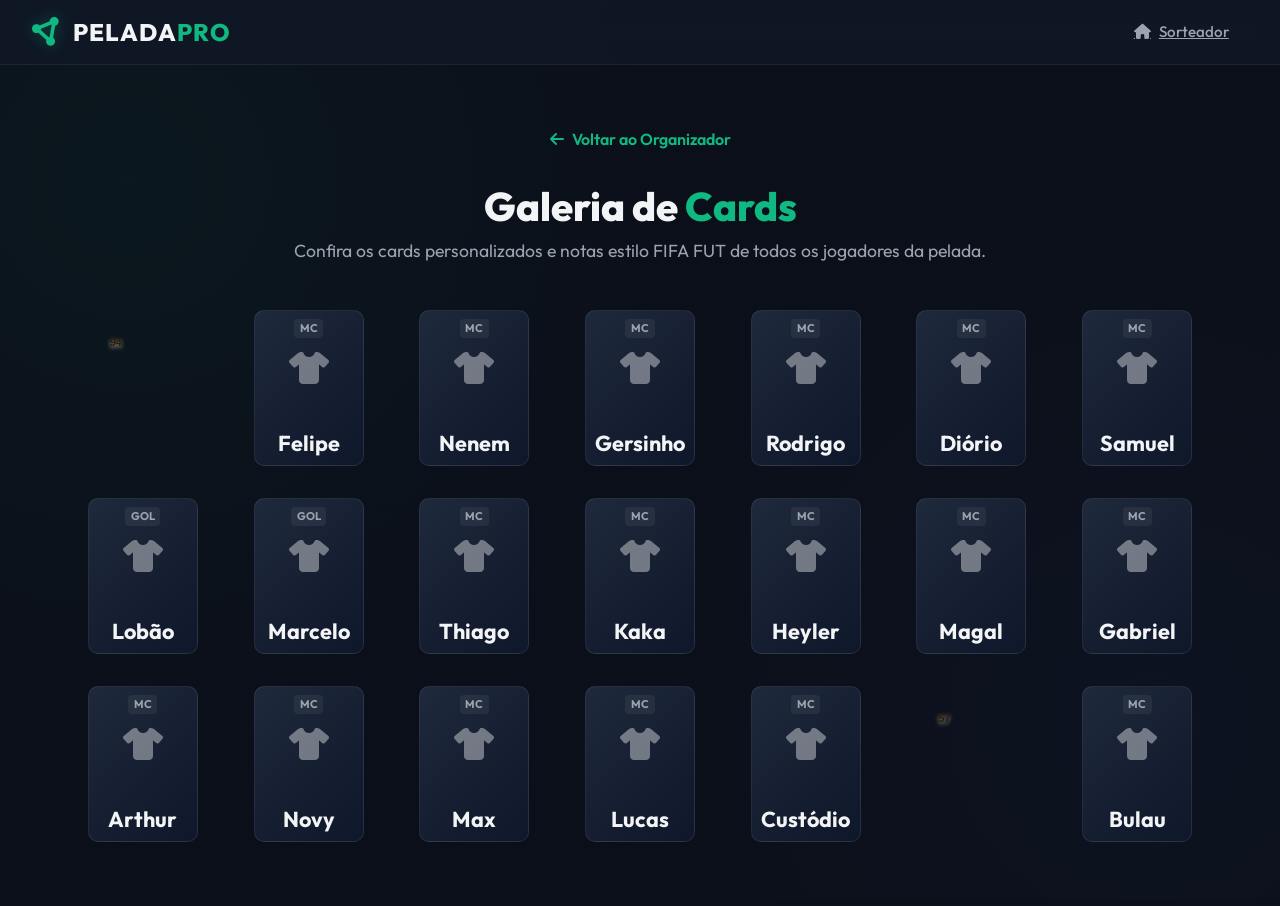
==== cartas.html @ 1aa96bde "feat: migracao da persistencia para Cloudflare D1 e Worker API" ====
<!DOCTYPE html>
<html lang="pt-BR">
<head>
    <meta charset="UTF-8">
    <meta name="viewport" content="width=device-width, initial-scale=1.0">
    <title>Galeria de Cards - Pelada PRO</title>
    <!-- Google Fonts -->
    <link rel="preconnect" href="https://fonts.googleapis.com">
    <link rel="preconnect" href="https://fonts.gstatic.com" crossorigin>
    <link href="https://fonts.googleapis.com/css2?family=Outfit:wght@300;400;500;600;700;800&display=swap" rel="stylesheet">
    <!-- FontAwesome para ícones -->
    <link rel="stylesheet" href="https://cdnjs.cloudflare.com/ajax/libs/font-awesome/6.4.0/css/all.min.css">
    <!-- Estilo Principal -->
    <link rel="stylesheet" href="css/style.css">
    <style>
        .gallery-container {
            max-width: 1200px;
            margin: 0 auto;
            padding: 2rem;
            text-align: center;
        }
        .gallery-header {
            margin-bottom: 3rem;
        }
        .gallery-header h1 {
            font-size: 2.5rem;
            font-weight: 800;
            margin-bottom: 0.5rem;
        }
        .gallery-header h1 span {
            color: var(--primary);
        }
        .gallery-header p {
            color: var(--text-secondary);
            font-size: 1.1rem;
        }
        .cards-grid {
            display: grid;
            grid-template-columns: repeat(auto-fill, minmax(130px, 1fr));
            gap: 2rem 1.5rem;
            justify-items: center;
            margin-top: 2rem;
        }
        /* Ajuste do card de imagem no grid */
        .cards-grid .fut-card {
            cursor: default;
        }
        .cards-grid .fut-card:hover {
            transform: translateY(-8px) scale(1.05);
            box-shadow: 0 8px 25px rgba(16, 185, 129, 0.2);
            border-color: var(--primary);
        }
        .back-link {
            display: inline-flex;
            align-items: center;
            gap: 0.5rem;
            color: var(--primary);
            text-decoration: none;
            font-weight: 600;
            margin-bottom: 2rem;
            transition: var(--transition);
        }
        .back-link:hover {
            color: var(--primary-neon);
            transform: translateX(-3px);
        }
    </style>
</head>
<body>
    <div class="app-container">
        <header class="app-header">
            <div class="logo">
                <i class="fa-solid fa-circle-nodes logo-icon"></i>
                <h1>PELADA<span>PRO</span></h1>
            </div>
            <nav class="app-nav">
                <a href="index.html" class="nav-btn">
                    <i class="fa-solid fa-house"></i> <span>Sorteador</span>
                </a>
            </nav>
        </header>

        <main class="app-main">
            <div class="gallery-container">
                <a href="index.html" class="back-link">
                    <i class="fa-solid fa-arrow-left"></i> Voltar ao Organizador
                </a>
                
                <div class="gallery-header">
                    <h1>Galeria de <span>Cards</span></h1>
                    <p>Confira os cards personalizados e notas estilo FIFA FUT de todos os jogadores da pelada.</p>
                </div>

                <div id="gallery-grid" class="cards-grid">
                    <!-- Cards carregados via Javascript -->
                </div>
            </div>
        </main>
    </div>

    <!-- Carrega manifesto se existir -->
    <script src="public/player-cards/v1/cards-manifest.v1.js" onerror="console.warn('Manifesto em JS não encontrado, tentando JSON...');"></script>
    <script>
        // Lista inicial de jogadores com as notas atualizadas (escala 0-100)
        const players = [
            { id: '9', name: "João Teles", rating: 94, position: "Meio-Campo" },
            { id: '5', name: "Felipe", rating: 88, position: "Meio-Campo" },
            { id: '13', name: "Nenem", rating: 86, position: "Meio-Campo" },
            { id: '7', name: "Gersinho", rating: 81, position: "Meio-Campo" },
            { id: '15', name: "Rodrigo", rating: 76, position: "Meio-Campo" },
            { id: '4', name: "Diório", rating: 75, position: "Meio-Campo" },
            { id: '16', name: "Samuel", rating: 75, position: "Meio-Campo" },
            { id: '19', name: "Lobão", rating: 74, position: "Goleiro" },
            { id: '20', name: "Marcelo", rating: 74, position: "Goleiro" },
            { id: '17', name: "Thiago", rating: 72, position: "Meio-Campo" },
            { id: '10', name: "Kaka", rating: 72, position: "Meio-Campo" },
            { id: '8', name: "Heyler", rating: 69, position: "Meio-Campo" },
            { id: '21', name: "Magal", rating: 68, position: "Meio-Campo" },
            { id: '6', name: "Gabriel Oliveira", rating: 67, position: "Meio-Campo" },
            { id: '1', name: "Arthur", rating: 67, position: "Meio-Campo" },
            { id: '14', name: "Novy", rating: 65, position: "Meio-Campo" },
            { id: '12', name: "Max", rating: 65, position: "Meio-Campo" },
            { id: '11', name: "Lucas", rating: 63, position: "Meio-Campo" },
            { id: '3', name: "Custódio", rating: 61, position: "Meio-Campo" },
            { id: '18', name: "Vitão", rating: 57, position: "Meio-Campo" },
            { id: '2', name: "Bulau", rating: 56, position: "Meio-Campo" }
        ];

        const playerCardMapping = {
            '1': 'arthur-faria',
            '2': 'bulau',
            '3': 'custodio',
            '4': 'gustavo-diorio',
            '5': 'felipe-barrione',
            '6': 'gabriel',
            '7': 'gerson-melo',
            '8': 'heyler',
            '10': 'gabriel-kaka',
            '11': 'lucas',
            '12': 'max',
            '13': 'dans',
            '14': 'thiago-novy',
            '15': 'rodrigo',
            '16': 'samuel',
            '17': 'thiago-faria',
            '19': 'gabriel-lobao',
            '20': 'marcelo',
            '18': 'victor-junio'
        };

        function getPlayerCardEntry(playerId) {
            // Mocks manuais de João Teles e Vitão (transparentes)
            if (playerId === '9') {
                return {
                    playerId: "joao-teles",
                    card: {
                        webp: "/player-cards/v1/raw/joao-teles-trans.png",
                        png: "/player-cards/v1/raw/joao-teles-trans.png"
                    },
                    ratingSlot: { xPercent: 0.165, yPercent: 0.16, widthPercent: 0.175, heightPercent: 0.095, textAlign: "center", fontWeight: 800, textColor: "#2a1e04", textShadow: "0 2px 4px rgba(246,234,208,0.65)" }
                };
            }
            if (playerId === '18') {
                return {
                    playerId: "victor-junio",
                    card: {
                        webp: "/player-cards/v1/raw/victor-junio-trans.png",
                        png: "/player-cards/v1/raw/victor-junio-trans.png"
                    },
                    ratingSlot: { xPercent: 0.165, yPercent: 0.16, widthPercent: 0.175, heightPercent: 0.095, textAlign: "center", fontWeight: 800, textColor: "#2a1e04", textShadow: "0 2px 4px rgba(246,234,208,0.65)" }
                };
            }

            const manifest = window.manifestData || (window.manifestData = null);
            if (!manifest || !manifest.players) return null;
            const cardId = playerCardMapping[playerId];
            if (!cardId) return null;
            return manifest.players.find(p => p.playerId === cardId);
        }

        function getRatingBadgeClass(rating) {
            if (rating >= 80) return 'rating-gold';
            if (rating >= 60) return 'rating-silver';
            return 'rating-bronze';
        }

        async function init() {
            // Se o script global não carregou o manifestData, tenta carregar via fetch do JSON
            if (!window.manifestData) {
                try {
                    const res = await fetch('public/player-cards/v1/cards-manifest.v1.json');
                    if (res.ok) {
                        window.manifestData = await res.json();
                    }
                } catch (e) {
                    console.error("Falha ao carregar manifesto JSON:", e);
                }
            }

            const grid = document.getElementById('gallery-grid');
            grid.innerHTML = '';

            players.forEach(player => {
                const card = document.createElement('div');
                card.className = 'fut-card';

                let posAbbr = 'LIN';
                if (player.position === 'Goleiro') posAbbr = 'GOL';
                else if (player.position === 'Zagueiro') posAbbr = 'DF';
                else if (player.position === 'Meio-Campo') posAbbr = 'MC';
                else if (player.position === 'Atacante') posAbbr = 'ATA';

                const cardEntry = getPlayerCardEntry(player.id);
                if (cardEntry) {
                    card.classList.add('has-image-card');
                    card.innerHTML = `
                        <div class="ppro-card">
                            <img class="ppro-card__img" src="public${cardEntry.card.webp}" alt="${player.name}" onerror="this.src='public${cardEntry.card.png}'">
                            <div class="ppro-card__rating" style="
                                left: ${cardEntry.ratingSlot.xPercent * 100}%;
                                top: ${cardEntry.ratingSlot.yPercent * 100}%;
                                width: ${cardEntry.ratingSlot.widthPercent * 100}%;
                                height: ${cardEntry.ratingSlot.heightPercent * 100}%;
                                justify-content: ${cardEntry.ratingSlot.textAlign === 'left' ? 'flex-start' : cardEntry.ratingSlot.textAlign === 'right' ? 'flex-end' : 'center'};
                                color: ${cardEntry.ratingSlot.textColor || '#2a1e04'};
                                text-shadow: ${cardEntry.ratingSlot.textShadow || 'none'};
                                font-weight: ${cardEntry.ratingSlot.fontWeight || '800'};
                            ">${Math.round(player.rating)}</div>
                        </div>
                    `;
                } else {
                    const badgeClass = getRatingBadgeClass(player.rating);
                    card.classList.add(badgeClass);
                    card.innerHTML = `
                        <div class="fut-badge-header" style="justify-content: center;">
                            <span class="fut-pos">${posAbbr}</span>
                        </div>
                        <div class="fut-avatar">
                            <i class="fa-solid fa-shirt"></i>
                        </div>
                        <div class="fut-name">${player.name.split(' ')[0]}</div>
                    `;
                }

                grid.appendChild(card);
            });
        }

        window.onload = init;
    </script>
</body>
</html>
---- css/style.css ----
:root {
    --bg-primary: #0b0f19;
    --bg-secondary: #111827;
    --bg-card: rgba(17, 24, 39, 0.6);
    --bg-glass: rgba(17, 24, 39, 0.45);
    
    --primary: #10b981; /* Verde esmeralda */
    --primary-glow: rgba(16, 185, 129, 0.35);
    --primary-neon: #39ff14; /* Verde neon */
    
    --text-primary: #f3f4f6;
    --text-secondary: #9ca3af;
    --text-muted: #6b7280;
    
    --border: rgba(255, 255, 255, 0.06);
    --border-hover: rgba(255, 255, 255, 0.12);
    
    --success: #10b981;
    --warning: #f59e0b;
    --danger: #ef4444;
    --info: #3b82f6;

    --font-sans: 'Outfit', -apple-system, BlinkMacSystemFont, "Segoe UI", Roboto, sans-serif;
    --radius-sm: 8px;
    --radius-md: 14px;
    --radius-lg: 20px;
    --transition: all 0.3s cubic-bezier(0.4, 0, 0.2, 1);
}

/* Reset Geral */
* {
    margin: 0;
    padding: 0;
    box-sizing: border-box;
    font-family: var(--font-sans);
}

body {
    background-color: var(--bg-primary);
    color: var(--text-primary);
    min-height: 100vh;
    overflow-x: hidden;
    background-image: 
        radial-gradient(circle at 10% 20%, rgba(16, 185, 129, 0.05) 0%, transparent 40%),
        radial-gradient(circle at 90% 80%, rgba(59, 130, 246, 0.03) 0%, transparent 40%);
    background-attachment: fixed;
}

.app-container {
    display: flex;
    flex-direction: column;
    min-height: 100vh;
}

/* Header & Navegação */
.app-header {
    background-color: rgba(17, 24, 39, 0.8);
    backdrop-filter: blur(12px);
    -webkit-backdrop-filter: blur(12px);
    border-bottom: 1px solid var(--border);
    display: flex;
    justify-content: space-between;
    align-items: center;
    padding: 0.8rem 2rem;
    position: sticky;
    top: 0;
    z-index: 100;
}

.logo {
    display: flex;
    align-items: center;
    gap: 0.75rem;
}

.logo-icon {
    font-size: 1.8rem;
    color: var(--primary);
    filter: drop-shadow(0 0 8px var(--primary-glow));
    animation: rotateSlow 15s linear infinite;
}

.logo h1 {
    font-size: 1.5rem;
    font-weight: 800;
    letter-spacing: 1px;
}

.logo h1 span {
    color: var(--primary);
}

.app-nav {
    display: flex;
    gap: 0.5rem;
}

.nav-btn {
    background: transparent;
    border: none;
    color: var(--text-secondary);
    padding: 0.6rem 1.2rem;
    font-size: 0.95rem;
    font-weight: 500;
    cursor: pointer;
    border-radius: var(--radius-sm);
    display: flex;
    align-items: center;
    gap: 0.5rem;
    transition: var(--transition);
}

.nav-btn:hover {
    color: var(--text-primary);
    background-color: rgba(255, 255, 255, 0.04);
}

.nav-btn.active {
    color: var(--bg-primary);
    background-color: var(--primary);
    font-weight: 600;
    box-shadow: 0 4px 12px var(--primary-glow);
}

/* Container do Conteúdo */
.app-main {
    flex: 1;
    padding: 2rem;
    max-width: 1400px;
    width: 100%;
    margin: 0 auto;
}

/* Abas */
.tab-content {
    display: none;
    animation: fadeIn 0.4s ease forwards;
}

.tab-content.active {
    display: block;
}

.view-header {
    margin-bottom: 2rem;
}

.view-header h2 {
    font-size: 1.8rem;
    font-weight: 700;
    margin-bottom: 0.25rem;
    letter-spacing: -0.5px;
}

.view-header p {
    color: var(--text-secondary);
    font-size: 0.95rem;
}

/* Grid de Layout */
.grid-layout {
    display: grid;
    grid-template-columns: 360px 1fr;
    gap: 2rem;
    align-items: start;
}

/* Cards com Glassmorphism */
.card {
    background: var(--bg-glass);
    backdrop-filter: blur(8px);
    -webkit-backdrop-filter: blur(8px);
    border: 1px solid var(--border);
    border-radius: var(--radius-md);
    padding: 1.5rem;
    margin-bottom: 1.5rem;
    transition: var(--transition);
}

.card:hover {
    border-color: var(--border-hover);
    box-shadow: 0 10px 25px -10px rgba(0,0,0,0.3);
}

.card h3 {
    font-size: 1.15rem;
    font-weight: 600;
    margin-bottom: 1.25rem;
    display: flex;
    align-items: center;
    gap: 0.5rem;
}

.card h3 i {
    color: var(--primary);
}

/* Elementos de Formulário */
.form-group {
    margin-bottom: 1.25rem;
}

.form-group label {
    display: block;
    font-size: 0.85rem;
    font-weight: 500;
    color: var(--text-secondary);
    margin-bottom: 0.5rem;
}

.form-row {
    display: grid;
    grid-template-columns: 1fr 1fr;
    gap: 1rem;
}

input[type="text"],
input[type="number"],
select {
    width: 100%;
    background-color: var(--bg-secondary);
    border: 1px solid var(--border);
    color: var(--text-primary);
    padding: 0.75rem 1rem;
    border-radius: var(--radius-sm);
    font-size: 0.95rem;
    transition: var(--transition);
    outline: none;
}

input[type="text"]:focus,
input[type="number"]:focus,
select:focus {
    border-color: var(--primary);
    box-shadow: 0 0 0 2px var(--primary-glow);
}

/* Estrela para Notas */
.star-rating-input {
    display: flex;
    gap: 0.4rem;
    font-size: 1.5rem;
    color: var(--text-muted);
}

.star-rating-input .star-option {
    cursor: pointer;
    transition: var(--transition);
}

.star-rating-input .star-option:hover,
.star-rating-input .star-option.hover-active {
    color: var(--warning);
    transform: scale(1.15);
}

.star-rating-input .star-option.selected {
    color: var(--warning);
    filter: drop-shadow(0 0 4px rgba(245, 158, 11, 0.4));
}

/* Botões */
.btn {
    display: inline-flex;
    align-items: center;
    justify-content: center;
    gap: 0.5rem;
    padding: 0.75rem 1.5rem;
    font-size: 0.95rem;
    font-weight: 600;
    border-radius: var(--radius-sm);
    border: none;
    cursor: pointer;
    transition: var(--transition);
    text-decoration: none;
}

.btn-primary {
    background-color: var(--primary);
    color: var(--bg-primary);
    box-shadow: 0 4px 10px var(--primary-glow);
}

.btn-primary:hover {
    background-color: #0ea5e9; /* fallback visual contrast */
    transform: translateY(-2px);
}

.btn-primary:active {
    transform: translateY(0);
}

.btn-success {
    background-color: var(--success);
    color: var(--bg-primary);
}

.btn-success:hover {
    background-color: #059669;
    transform: translateY(-2px);
    box-shadow: 0 4px 12px rgba(16, 185, 129, 0.4);
}

.btn-warning {
    background-color: #f59e0b;
    color: #0f172a;
    font-weight: 600;
}

.btn-warning:hover {
    background-color: #d97706;
    transform: translateY(-2px);
    box-shadow: 0 4px 12px rgba(245, 158, 11, 0.4);
}

.btn-outline {
    background-color: transparent;
    border: 1px solid var(--border);
    color: var(--text-primary);
}

.btn-outline:hover {
    background-color: rgba(255, 255, 255, 0.05);
    border-color: var(--border-hover);
}

.btn-sm {
    padding: 0.4rem 0.8rem;
    font-size: 0.8rem;
}

.btn-lg {
    padding: 1rem 2rem;
    font-size: 1.1rem;
}

.btn-block {
    display: flex;
    width: 100%;
}

.btn-danger-hover:hover {
    background-color: rgba(239, 68, 68, 0.15) !important;
    border-color: var(--danger) !important;
    color: var(--danger) !important;
}

.action-row {
    display: flex;
    gap: 0.5rem;
    margin-top: 1rem;
}

/* Indicadores de Resumo */
.summary-stats {
    display: grid;
    grid-template-columns: repeat(3, 1fr);
    gap: 0.75rem;
    margin-bottom: 1rem;
}

.stat-box {
    background-color: rgba(255, 255, 255, 0.03);
    border: 1px solid var(--border);
    border-radius: var(--radius-sm);
    padding: 0.75rem;
    text-align: center;
    transition: var(--transition);
}

.stat-box .stat-val {
    display: block;
    font-size: 1.5rem;
    font-weight: 700;
}

.stat-box .stat-lbl {
    font-size: 0.75rem;
    color: var(--text-secondary);
}

.stat-box.confirmed {
    border-color: rgba(16, 185, 129, 0.2);
}

.stat-box.confirmed .stat-val {
    color: var(--success);
}

.stat-box.goleiros {
    border-color: rgba(59, 130, 246, 0.2);
}

.stat-box.goleiros .stat-val {
    color: var(--info);
}

/* Lista / Tabela */
.list-card {
    padding: 0;
    overflow: hidden;
}

.list-header {
    padding: 1.25rem 1.5rem;
    border-bottom: 1px solid var(--border);
    display: flex;
    justify-content: space-between;
    align-items: center;
    gap: 1rem;
    background-color: rgba(255, 255, 255, 0.01);
}

.search-box {
    position: relative;
    flex: 1;
    max-width: 320px;
}

.search-box i {
    position: absolute;
    left: 0.85rem;
    top: 50%;
    transform: translateY(-50%);
    color: var(--text-muted);
}

.search-box input {
    padding-left: 2.2rem;
}

.table-container {
    overflow-x: auto;
}

table {
    width: 100%;
    border-collapse: collapse;
    text-align: left;
}

th, td {
    padding: 0.95rem 1.5rem;
    border-bottom: 1px solid var(--border);
    vertical-align: middle;
}

th {
    font-size: 0.8rem;
    font-weight: 600;
    text-transform: uppercase;
    letter-spacing: 0.5px;
    color: var(--text-secondary);
    background-color: rgba(0, 0, 0, 0.15);
}

tr {
    transition: var(--transition);
}

tr:hover {
    background-color: rgba(255, 255, 255, 0.015);
}

/* Estilos de Célula e Componentes de Tabela */
.presence-switch {
    display: flex;
    justify-content: center;
}

.checkbox-custom {
    position: relative;
    width: 20px;
    height: 20px;
    cursor: pointer;
}

.checkbox-custom input {
    opacity: 0;
    width: 0;
    height: 0;
}

.checkmark {
    position: absolute;
    top: 0;
    left: 0;
    height: 20px;
    width: 20px;
    background-color: var(--bg-secondary);
    border: 1px solid var(--border);
    border-radius: 4px;
    transition: var(--transition);
}

.checkbox-custom:hover input ~ .checkmark {
    border-color: var(--primary);
}

.checkbox-custom input:checked ~ .checkmark {
    background-color: var(--primary);
    border-color: var(--primary);
    box-shadow: 0 0 6px var(--primary-glow);
}

.checkmark:after {
    content: "";
    position: absolute;
    display: none;
}

.checkbox-custom input:checked ~ .checkmark:after {
    display: block;
}

.checkbox-custom .checkmark:after {
    left: 7px;
    top: 3px;
    width: 5px;
    height: 10px;
    border: solid var(--bg-primary);
    border-width: 0 2px 2px 0;
    transform: rotate(45deg);
}

.badge {
    display: inline-block;
    padding: 0.25rem 0.5rem;
    font-size: 0.75rem;
    font-weight: 600;
    border-radius: 6px;
    text-align: center;
}

.badge-position {
    background-color: rgba(59, 130, 246, 0.15);
    color: var(--info);
    border: 1px solid rgba(59, 130, 246, 0.25);
}

.badge-position.Goleiro {
    background-color: rgba(245, 158, 11, 0.15);
    color: var(--warning);
    border: 1px solid rgba(245, 158, 11, 0.25);
}

.badge-position.Atacante {
    background-color: rgba(239, 68, 68, 0.15);
    color: var(--danger);
    border: 1px solid rgba(239, 68, 68, 0.25);
}

.badge-type {
    background-color: rgba(255, 255, 255, 0.05);
    color: var(--text-secondary);
}

.badge-type.Mensalista {
    background-color: rgba(16, 185, 129, 0.1);
    color: var(--primary-neon);
    border: 1px solid rgba(16, 185, 129, 0.2);
}

/* Estrelas Estáticas / Editáveis da Tabela */
.stars-display {
    display: flex;
    gap: 0.2rem;
    color: var(--warning);
}

.stars-edit {
    cursor: pointer;
}

.stars-edit i {
    transition: var(--transition);
}

.stars-edit:hover i {
    transform: scale(1.1);
}

.action-btns {
    display: flex;
    justify-content: center;
    gap: 0.5rem;
}

.btn-icon {
    background: transparent;
    border: none;
    color: var(--text-secondary);
    cursor: pointer;
    font-size: 0.95rem;
    padding: 0.4rem;
    border-radius: 6px;
    transition: var(--transition);
}

.btn-icon:hover {
    background-color: rgba(255, 255, 255, 0.05);
    color: var(--text-primary);
}

.btn-icon.edit-btn:hover {
    color: var(--info);
    background-color: rgba(59, 130, 246, 0.1);
}

.btn-icon.delete-btn:hover {
    color: var(--danger);
    background-color: rgba(239, 68, 68, 0.1);
}

/* ==========================================================================
   CONFIG DE SORTEIO E TIMES
   ========================================================================== */
.config-card {
    margin-bottom: 2rem;
}

.config-grid {
    display: grid;
    grid-template-columns: 1.2fr 1fr;
    gap: 2rem;
    align-items: center;
}

.radio-toggle-group {
    display: flex;
    background-color: var(--bg-secondary);
    border: 1px solid var(--border);
    border-radius: var(--radius-sm);
    padding: 0.25rem;
}

.radio-label {
    flex: 1;
    text-align: center;
    cursor: pointer;
}

.radio-label input {
    display: none;
}

.radio-label span {
    display: block;
    padding: 0.5rem 0.8rem;
    font-size: 0.85rem;
    font-weight: 500;
    color: var(--text-secondary);
    border-radius: 6px;
    transition: var(--transition);
}

.radio-label input:checked ~ span {
    background-color: rgba(255, 255, 255, 0.08);
    color: var(--text-primary);
    font-weight: 600;
}

.flex-end {
    display: flex;
    align-self: flex-end;
}

.info-alert {
    background-color: rgba(59, 130, 246, 0.1);
    border: 1px solid rgba(59, 130, 246, 0.2);
    color: var(--info);
    border-radius: var(--radius-sm);
    padding: 0.75rem 1rem;
    margin-top: 1.25rem;
    font-size: 0.85rem;
    display: flex;
    align-items: center;
    gap: 0.5rem;
}

/* Resultados do Sorteio */
.results-header {
    display: flex;
    justify-content: space-between;
    align-items: center;
    margin-bottom: 1.5rem;
}

.results-actions {
    display: flex;
    gap: 0.5rem;
}

.teams-grid {
    display: grid;
    grid-template-columns: 1fr 1fr;
    gap: 2rem;
    justify-items: center; /* Centraliza os times horizontalmente dentro de suas colunas */
    max-width: 1000px;     /* Limita a largura total para aproximar os times A e B */
    margin: 0 auto;        /* Centraliza o contêiner de times na página */
    width: 100%;
}

.teams-grid .team-card:nth-child(3) {
    grid-column: span 2;
    margin: 0 auto;
}

@media (max-width: 768px) {
    .teams-grid {
        grid-template-columns: 1fr;
    }
    .teams-grid .team-card:nth-child(3) {
        grid-column: span 1;
    }
}

/* CARD DE TIME */
.team-card {
    background: linear-gradient(135deg, rgba(26, 37, 58, 0.7) 0%, rgba(15, 23, 42, 0.9) 100%);
    backdrop-filter: blur(8px);
    border: 1px solid rgba(255, 255, 255, 0.08);
    border-top: 4px solid var(--primary);
    border-radius: var(--radius-md);
    padding: 1.5rem;
    box-shadow: 0 10px 30px rgba(0,0,0,0.4);
    position: relative;
    overflow: hidden;
    max-width: 480px; /* Largura idêntica para todos os times */
    width: 100%;
}

/* Cores específicas para os times e seus respectivos cartões de jogadores */
.team-card.team-color-a {
    border-top: 4px solid #f59e0b !important; /* Amarelo */
    box-shadow: 0 10px 30px rgba(245, 158, 11, 0.15);
}
.team-card.team-color-a .team-avg-badge {
    background-color: rgba(245, 158, 11, 0.15) !important;
    color: #fbbf24 !important;
    border-color: rgba(245, 158, 11, 0.25) !important;
}
/* Cards Jogadores Time A (Dourado/Amarelo) */
.team-card.team-color-a .fut-card {
    border-color: rgba(245, 158, 11, 0.25);
    background: linear-gradient(135deg, #1e170a 0%, #0d0a05 100%);
}
.team-card.team-color-a .fut-card:hover {
    border-color: #f59e0b;
    box-shadow: 0 5px 15px rgba(245, 158, 11, 0.35);
}
.team-card.team-color-a .fut-pos {
    background-color: rgba(245, 158, 11, 0.2);
    color: #fbbf24;
}

.team-card.team-color-b {
    border-top: 4px solid #3b82f6 !important; /* Azul */
    box-shadow: 0 10px 30px rgba(59, 130, 246, 0.15);
}
.team-card.team-color-b .team-avg-badge {
    background-color: rgba(59, 130, 246, 0.15) !important;
    color: #60a5fa !important;
    border-color: rgba(59, 130, 246, 0.25) !important;
}
/* Cards Jogadores Time B (Azul) */
.team-card.team-color-b .fut-card {
    border-color: rgba(59, 130, 246, 0.25);
    background: linear-gradient(135deg, #0a1124 0%, #030610 100%);
}
.team-card.team-color-b .fut-card:hover {
    border-color: #3b82f6;
    box-shadow: 0 5px 15px rgba(59, 130, 246, 0.35);
}
.team-card.team-color-b .fut-pos {
    background-color: rgba(59, 130, 246, 0.2);
    color: #60a5fa;
}

.team-card.team-color-c {
    border-top: 4px solid #ef4444 !important; /* Vermelho */
    box-shadow: 0 10px 30px rgba(239, 68, 68, 0.15);
}
.team-card.team-color-c .team-avg-badge {
    background-color: rgba(239, 68, 68, 0.15) !important;
    color: #f87171 !important;
    border-color: rgba(239, 68, 68, 0.25) !important;
}
/* Cards Jogadores Time C (Vermelho) */
.team-card.team-color-c .fut-card {
    border-color: rgba(239, 68, 68, 0.25);
    background: linear-gradient(135deg, #22090b 0%, #100405 100%);
}
.team-card.team-color-c .fut-card:hover {
    border-color: #ef4444;
    box-shadow: 0 5px 15px rgba(239, 68, 68, 0.35);
}
.team-card.team-color-c .fut-pos {
    background-color: rgba(239, 68, 68, 0.2);
    color: #f87171;
}

.team-card::after {
    content: "⚽";
    position: absolute;
    bottom: -15px;
    right: -15px;
    font-size: 7rem;
    opacity: 0.03;
    pointer-events: none;
}

.team-card-header {
    display: flex;
    justify-content: space-between;
    align-items: center;
    margin-bottom: 1.25rem;
    padding-bottom: 0.75rem;
    border-bottom: 1px solid rgba(255, 255, 255, 0.06);
}

.team-name-input {
    background: transparent !important;
    border: none !important;
    font-weight: 700;
    font-size: 1.2rem;
    color: var(--text-primary);
    padding: 0.2rem 0 !important;
    width: 60%;
    cursor: pointer;
}

.team-name-input:focus {
    background-color: rgba(255,255,255,0.05) !important;
    outline: none;
    border-bottom: 1px solid var(--primary) !important;
}

.team-avg-badge {
    display: inline-flex;
    align-items: center;
    gap: 0.25rem;
    white-space: nowrap;
    background-color: rgba(245, 158, 11, 0.1);
    color: var(--warning);
    border: 1px solid rgba(245, 158, 11, 0.2);
    font-size: 0.8rem;
    font-weight: 600;
    padding: 0.35rem 0.65rem;
    border-radius: 6px;
}

/* CARDS DOS JOGADORES ESTILO FUT */
.team-players-list {
    display: flex;
    flex-wrap: wrap;
    gap: 0.8rem;
    justify-content: center;
    max-width: 370px; /* Ajustado para caber exatamente 3 cards maiores por linha e centralizar o restante embaixo */
    margin: 0 auto;
}

/* Fut-Card Item (Aumentado em 30%) */
.fut-card {
    position: relative;
    width: 110px;
    height: 156px;
    background: linear-gradient(135deg, #1e293b 0%, #0f172a 100%);
    border: 1.5px solid rgba(255,255,255,0.08);
    border-radius: 10px;
    display: flex;
    flex-direction: column;
    align-items: center;
    padding: 0.5rem;
    transition: var(--transition);
    cursor: grab;
}

.fut-card:hover {
    transform: translateY(-5px) scale(1.05);
    box-shadow: 0 5px 15px rgba(0,0,0,0.5);
    border-color: var(--primary);
}

/* Cores base do FUT Card unificadas (Anônimo) */
.fut-card {
    background: linear-gradient(135deg, #1e293b 0%, #0f172a 100%);
    border: 1.5px solid rgba(255,255,255,0.08);
}

.fut-badge-header {
    display: flex;
    width: 100%;
    justify-content: space-between;
    align-items: center;
    font-size: 0.9rem; /* Escalado 30% */
    margin-bottom: 0.35rem;
}

.fut-rating {
    font-weight: 800;
    font-size: 1.15rem; /* Escalado 30% */
}

.fut-pos {
    font-size: 0.7rem; /* Escalado 30% */
    font-weight: 700;
    padding: 0.15rem 0.35rem;
    border-radius: 4px;
    background-color: rgba(255,255,255,0.06);
    color: var(--text-secondary);
}

.gol-badge {
    font-size: 0.6rem; /* Escalado 30% */
    font-weight: 800;
    text-transform: uppercase;
    padding: 0.05rem 0.25rem;
    border-radius: 3px;
    letter-spacing: 0.5px;
}

.gol-badge.fixed {
    background-color: rgba(245, 158, 11, 0.15);
    color: #fbbf24;
    border: 1px solid rgba(245, 158, 11, 0.3);
}

.gol-badge.drawn {
    background-color: rgba(59, 130, 246, 0.15);
    color: #60a5fa;
    border: 1px solid rgba(59, 130, 246, 0.3);
}

.fut-avatar {
    font-size: 2.0rem; /* Escalado 30% */
    color: rgba(255,255,255,0.4);
    margin: 0.3rem 0;
}

.fut-name {
    font-size: 1.35rem; /* Escalado 30% */
    font-weight: 700;
    text-align: center;
    width: 100%;
    white-space: nowrap;
    overflow: hidden;
    text-overflow: ellipsis;
    margin-top: auto;
}

/* Card Pelada PRO — adapter vanilla. Responsivo; nota posicionada por % do card. */
.ppro-card {
  position: relative;
  display: block;
  margin: 0;
  width: 100%;
  height: 100%;
  line-height: 0;
  user-select: none;
}
.ppro-card__img {
  display: block;
  width: 100%;
  height: 100%;
  object-fit: contain;
}
.ppro-card__rating {
  position: absolute;
  display: flex;
  align-items: center;
  line-height: 1;
  font-family: "Arial Narrow", "Roboto Condensed", "Oswald", Arial, sans-serif;
  font-weight: 800;
  color: #2a1e04;
  text-shadow: 0 2px 4px rgba(246, 234, 208, 0.65);
  letter-spacing: -0.02em;
  pointer-events: none;
  white-space: nowrap;
  font-size: 11px !important; /* Estático proporcional à nova altura de 156px */
}
.ppro-card__rating[hidden] { display: none; }

/* Customização para integrar com o sorteador */
.fut-card.has-image-card {
    background: none !important;
    border: none !important;
    padding: 0 !important;
    box-shadow: none !important;
    overflow: visible;
}
.fut-card.has-image-card:hover {
    transform: translateY(-5px) scale(1.05);
    filter: drop-shadow(0 5px 15px rgba(0,0,0,0.5));
}

/* ==========================================================================
   FINANCEIRO
   ========================================================================== */
.finance-stats {
    display: flex;
    flex-direction: column;
    gap: 0.75rem;
}

.finance-row {
    display: flex;
    justify-content: space-between;
    align-items: center;
    font-size: 0.9rem;
    color: var(--text-secondary);
    padding-bottom: 0.5rem;
    border-bottom: 1px solid rgba(255, 255, 255, 0.04);
}

.finance-row strong {
    color: var(--text-primary);
    font-size: 1.05rem;
}

.finance-row.total-row {
    border-bottom: none;
    padding-top: 0.5rem;
    border-top: 1px dashed var(--border);
    margin-top: 0.5rem;
}

.finance-row.total-row strong {
    font-size: 1.25rem;
    color: var(--primary);
}

.finance-table .btn-toggle-paid {
    width: 28px;
    height: 28px;
    border-radius: 50%;
    border: none;
    cursor: pointer;
    display: flex;
    align-items: center;
    justify-content: center;
    font-size: 0.8rem;
    transition: var(--transition);
}

.btn-toggle-paid.paid {
    background-color: rgba(16, 185, 129, 0.15);
    color: var(--success);
}

.btn-toggle-paid.unpaid {
    background-color: rgba(239, 68, 68, 0.15);
    color: var(--danger);
}

.btn-toggle-paid:hover {
    transform: scale(1.1);
}

.text-success {
    color: var(--success) !important;
}

.text-warning {
    color: var(--warning) !important;
}

.text-danger {
    color: var(--danger) !important;
}

.text-info {
    color: var(--info) !important;
}

.mt-3 {
    margin-top: 1rem;
}

/* ==========================================================================
   ESTATÍSTICAS / SÚMULA
   ========================================================================== */
.leaderboard-card {
    overflow: hidden;
}

.podium {
    display: flex;
    flex-direction: column;
    gap: 1rem;
    margin-top: 1rem;
}

.podium-item {
    background-color: rgba(255,255,255,0.02);
    border: 1px solid var(--border);
    border-radius: var(--radius-sm);
    padding: 1rem;
    display: flex;
    align-items: center;
    gap: 0.85rem;
    position: relative;
}

.podium-item::before {
    content: "";
    position: absolute;
    left: 0;
    top: 0;
    bottom: 0;
    width: 3px;
}

.podium-item.mvp::before {
    background-color: var(--warning);
}

.podium-item.scorer::before {
    background-color: var(--info);
}

.podium-item.assist::before {
    background-color: var(--success);
}

.podium-icon {
    font-size: 1.5rem;
}

.podium-name {
    font-weight: 600;
    font-size: 1rem;
}

.podium-lbl {
    margin-left: auto;
    font-size: 0.75rem;
    color: var(--text-secondary);
    background-color: rgba(255,255,255,0.05);
    padding: 0.15rem 0.4rem;
    border-radius: 4px;
}

.counter-input {
    display: flex;
    align-items: center;
    justify-content: center;
    gap: 0.5rem;
}

.counter-btn {
    width: 26px;
    height: 26px;
    border-radius: 6px;
    border: 1px solid var(--border);
    background-color: var(--bg-secondary);
    color: var(--text-primary);
    cursor: pointer;
    display: flex;
    align-items: center;
    justify-content: center;
    font-weight: 600;
    transition: var(--transition);
}

.counter-btn:hover {
    background-color: var(--border-hover);
}

.counter-value {
    font-weight: 700;
    font-size: 0.95rem;
    min-width: 20px;
    text-align: center;
}

.card-status {
    display: flex;
    justify-content: center;
    gap: 0.35rem;
}

.btn-card-toggle {
    width: 22px;
    height: 28px;
    border-radius: 4px;
    border: 1px solid transparent;
    cursor: pointer;
    transition: var(--transition);
}

.btn-card-toggle.yellow {
    background-color: #fbbf24;
    opacity: 0.3;
}

.btn-card-toggle.yellow.active {
    opacity: 1;
    box-shadow: 0 0 8px rgba(251, 191, 36, 0.6);
}

.btn-card-toggle.red {
    background-color: #ef4444;
    opacity: 0.3;
}

.btn-card-toggle.red.active {
    opacity: 1;
    box-shadow: 0 0 8px rgba(239, 68, 68, 0.6);
}

/* ==========================================================================
   UTILITÁRIOS E AJUSTES DE DISPLAY
   ========================================================================== */
.d-none {
    display: none !important;
}

/* Animações */
@keyframes rotateSlow {
    from { transform: rotate(0deg); }
    to { transform: rotate(360deg); }
}

@keyframes fadeIn {
    from {
        opacity: 0;
        transform: translateY(6px);
    }
    to {
        opacity: 1;
        transform: translateY(0);
    }
}

/* ==========================================================================
   MEDIA QUERIES (RESPONSIVIDADE)
   ========================================================================== */
@media (max-width: 992px) {
    .grid-layout {
        grid-template-columns: 1fr;
    }
    .config-grid {
        grid-template-columns: 1fr;
    }
}

@media (max-width: 768px) {
    .app-header {
        flex-direction: column;
        gap: 1rem;
        padding: 1rem;
    }
    .app-nav {
        width: 100%;
        overflow-x: auto;
        padding-bottom: 0.25rem;
    }
    .nav-btn {
        flex: 1;
        justify-content: center;
        padding: 0.5rem 0.8rem;
        font-size: 0.85rem;
    }
    .app-main {
        padding: 1rem;
    }
}

/* ==========================================================================
   MODAL DE EDIÇÃO DE JOGADOR
   ========================================================================== */
.modal-overlay {
    position: fixed;
    top: 0;
    left: 0;
    width: 100%;
    height: 100%;
    background-color: rgba(11, 15, 25, 0.85);
    backdrop-filter: blur(8px);
    -webkit-backdrop-filter: blur(8px);
    display: flex;
    justify-content: center;
    align-items: center;
    z-index: 1000;
    animation: fadeIn 0.3s ease;
}

.modal-content {
    width: 90%;
    max-width: 460px;
    background: var(--bg-glass);
    border: 1px solid var(--border);
    border-radius: var(--radius-md);
    padding: 2rem;
    box-shadow: 0 20px 50px rgba(0, 0, 0, 0.5);
    animation: slideUp 0.3s cubic-bezier(0.4, 0, 0.2, 1);
}

.modal-header {
    display: flex;
    justify-content: space-between;
    align-items: center;
    margin-bottom: 1.5rem;
    padding-bottom: 0.5rem;
    border-bottom: 1px solid var(--border);
}

.modal-header h3 {
    font-size: 1.25rem;
    font-weight: 600;
    display: flex;
    align-items: center;
    gap: 0.5rem;
    margin-bottom: 0;
}

.modal-header h3 i {
    color: var(--primary);
}

.btn-close {
    background: transparent;
    border: none;
    color: var(--text-secondary);
    font-size: 1.8rem;
    cursor: pointer;
    line-height: 1;
    transition: var(--transition);
}

.btn-close:hover {
    color: var(--danger);
    transform: scale(1.15);
}

.flex-1 {
    flex: 1;
}

@keyframes slideUp {
    from {
        opacity: 0;
        transform: translateY(20px);
    }
    to {
        opacity: 1;
        transform: translateY(0);
    }
}

/* Badges de Notas 0-100 (Estilo FIFA/FUT) */
.rating-badge {
    font-size: 0.85rem;
    font-weight: 800;
    padding: 0.15rem 0.4rem;
    border-radius: 5px;
    letter-spacing: 0.2px;
    display: inline-block;
    min-width: 2rem;
    text-align: center;
}

.rating-badge.rating-gold {
    background: linear-gradient(135deg, rgba(245, 158, 11, 0.15) 0%, rgba(217, 119, 6, 0.25) 100%);
    color: #fbbf24;
    border: 1px solid rgba(245, 158, 11, 0.4);
    box-shadow: 0 0 10px rgba(245, 158, 11, 0.15);
}

.rating-badge.rating-silver {
    background: linear-gradient(135deg, rgba(148, 163, 184, 0.15) 0%, rgba(100, 116, 139, 0.25) 100%);
    color: #cbd5e1;
    border: 1px solid rgba(148, 163, 184, 0.4);
}

.rating-badge.rating-bronze {
    background: linear-gradient(135deg, rgba(180, 83, 9, 0.1) 0%, rgba(120, 53, 4, 0.18) 100%);
    color: #f97316;
    border: 1px solid rgba(180, 83, 9, 0.25);
}

/* Galeria de Cards no Menu Principal */
.cards-grid {
    display: grid;
    grid-template-columns: repeat(auto-fill, minmax(120px, 1fr));
    gap: 2rem 1.5rem;
    justify-items: center;
    margin-top: 1rem;
}

.cards-grid .fut-card {
    cursor: default;
}

.cards-grid .fut-card:hover {
    transform: translateY(-8px) scale(1.05);
    box-shadow: 0 8px 25px rgba(16, 185, 129, 0.25);
    border-color: var(--primary);
}
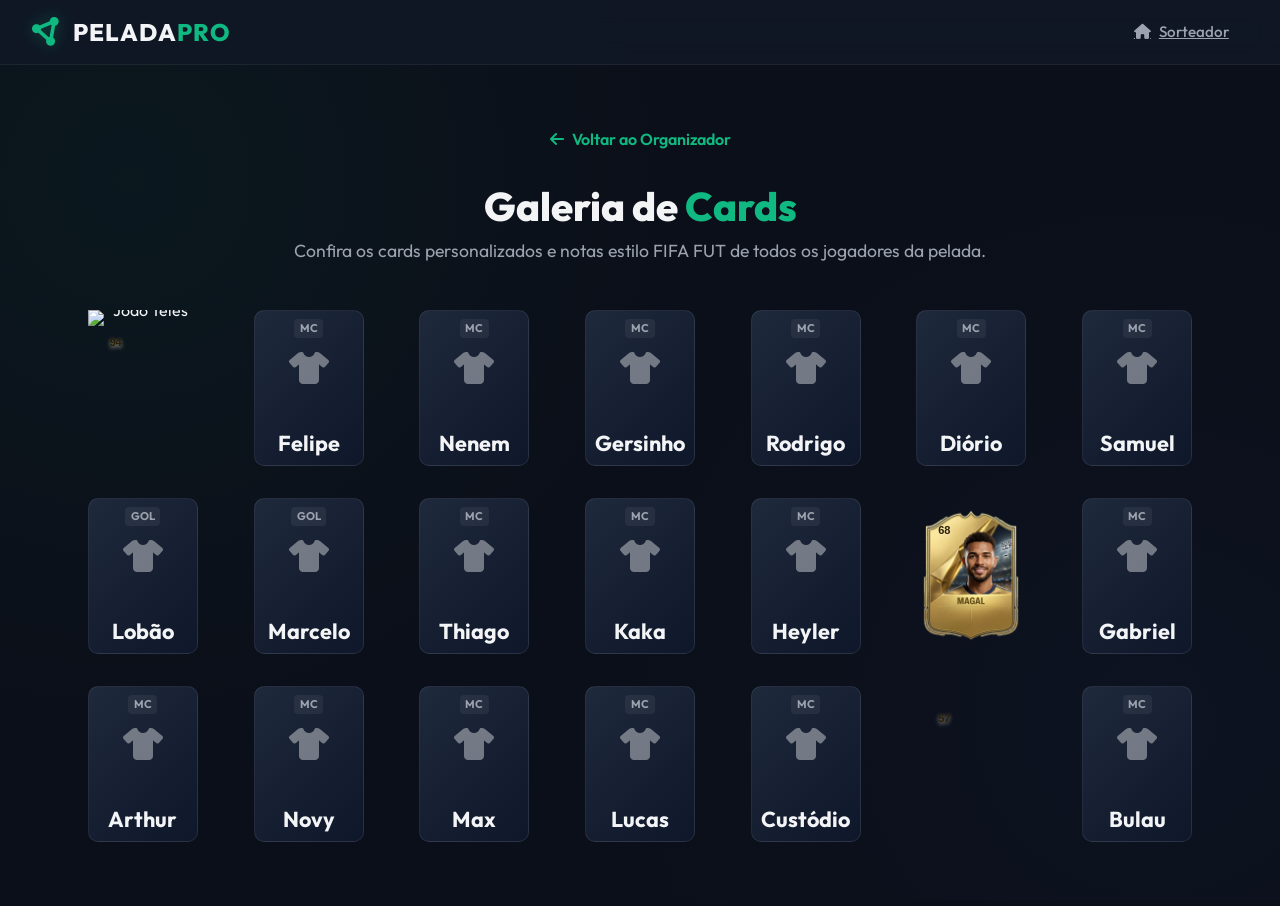
==== commit d279c948: "feat: adicionar foto e card FUT do Magal" ====
--- a/cartas.html
+++ b/cartas.html
@@ -145,11 +145,22 @@
             '17': 'thiago-faria',
             '19': 'gabriel-lobao',
             '20': 'marcelo',
-            '18': 'victor-junio'
+            '18': 'victor-junio',
+            '21': 'magal'
         };
 
         function getPlayerCardEntry(playerId) {
-            // Mocks manuais de João Teles e Vitão (transparentes)
+            // Mocks manuais de João Teles, Vitão e Magal (transparentes)
+            if (playerId === '21') {
+                return {
+                    playerId: "magal",
+                    card: {
+                        webp: "/player-cards/v1/raw/magal-card.png",
+                        png: "/player-cards/v1/raw/magal-card.png"
+                    },
+                    ratingSlot: { xPercent: 0.165, yPercent: 0.16, widthPercent: 0.175, heightPercent: 0.095, textAlign: "center", fontWeight: 800, textColor: "#2a1e04", textShadow: "0 2px 4px rgba(246,234,208,0.65)" }
+                };
+            }
             if (playerId === '9') {
                 return {
                     playerId: "joao-teles",
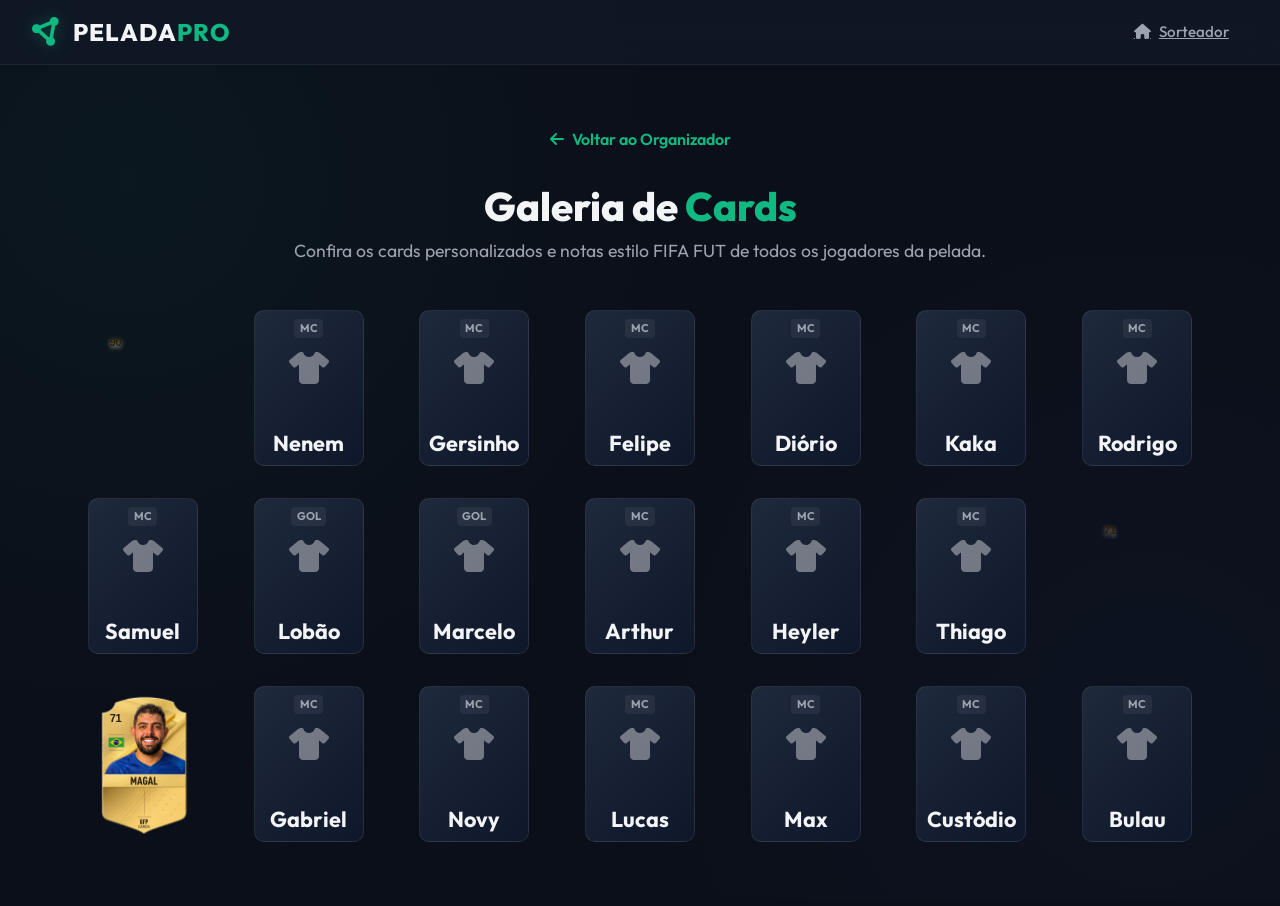
==== commit b1db9973: "feat: atualizar notas oficiais dos jogadores (votacao) e bump v14" ====
--- a/cartas.html
+++ b/cartas.html
@@ -103,27 +103,27 @@
     <script>
         // Lista inicial de jogadores com as notas atualizadas (escala 0-100)
         const players = [
-            { id: '9', name: "João Teles", rating: 94, position: "Meio-Campo" },
-            { id: '5', name: "Felipe", rating: 88, position: "Meio-Campo" },
-            { id: '13', name: "Nenem", rating: 86, position: "Meio-Campo" },
-            { id: '7', name: "Gersinho", rating: 81, position: "Meio-Campo" },
-            { id: '15', name: "Rodrigo", rating: 76, position: "Meio-Campo" },
-            { id: '4', name: "Diório", rating: 75, position: "Meio-Campo" },
+            { id: '9', name: "João Teles", rating: 90, position: "Meio-Campo" },
+            { id: '13', name: "Nenem", rating: 88, position: "Meio-Campo" },
+            { id: '7', name: "Gersinho", rating: 84, position: "Meio-Campo" },
+            { id: '5', name: "Felipe", rating: 79, position: "Meio-Campo" },
+            { id: '4', name: "Diório", rating: 76, position: "Meio-Campo" },
+            { id: '10', name: "Kaka", rating: 76, position: "Meio-Campo" },
+            { id: '15', name: "Rodrigo", rating: 75, position: "Meio-Campo" },
             { id: '16', name: "Samuel", rating: 75, position: "Meio-Campo" },
             { id: '19', name: "Lobão", rating: 74, position: "Goleiro" },
             { id: '20', name: "Marcelo", rating: 74, position: "Goleiro" },
-            { id: '17', name: "Thiago", rating: 72, position: "Meio-Campo" },
-            { id: '10', name: "Kaka", rating: 72, position: "Meio-Campo" },
-            { id: '8', name: "Heyler", rating: 69, position: "Meio-Campo" },
-            { id: '21', name: "Magal", rating: 68, position: "Meio-Campo" },
-            { id: '6', name: "Gabriel Oliveira", rating: 67, position: "Meio-Campo" },
-            { id: '1', name: "Arthur", rating: 67, position: "Meio-Campo" },
-            { id: '14', name: "Novy", rating: 65, position: "Meio-Campo" },
+            { id: '1', name: "Arthur", rating: 73, position: "Meio-Campo" },
+            { id: '8', name: "Heyler", rating: 72, position: "Meio-Campo" },
+            { id: '17', name: "Thiago", rating: 71, position: "Meio-Campo" },
+            { id: '18', name: "Vitão", rating: 71, position: "Meio-Campo" },
+            { id: '21', name: "Magal", rating: 71, position: "Meio-Campo" },
+            { id: '6', name: "Gabriel Oliveira", rating: 70, position: "Meio-Campo" },
+            { id: '14', name: "Novy", rating: 69, position: "Meio-Campo" },
+            { id: '11', name: "Lucas", rating: 68, position: "Meio-Campo" },
             { id: '12', name: "Max", rating: 65, position: "Meio-Campo" },
-            { id: '11', name: "Lucas", rating: 63, position: "Meio-Campo" },
-            { id: '3', name: "Custódio", rating: 61, position: "Meio-Campo" },
-            { id: '18', name: "Vitão", rating: 57, position: "Meio-Campo" },
-            { id: '2', name: "Bulau", rating: 56, position: "Meio-Campo" }
+            { id: '3', name: "Custódio", rating: 62, position: "Meio-Campo" },
+            { id: '2', name: "Bulau", rating: 59, position: "Meio-Campo" }
         ];
 
         const playerCardMapping = {
